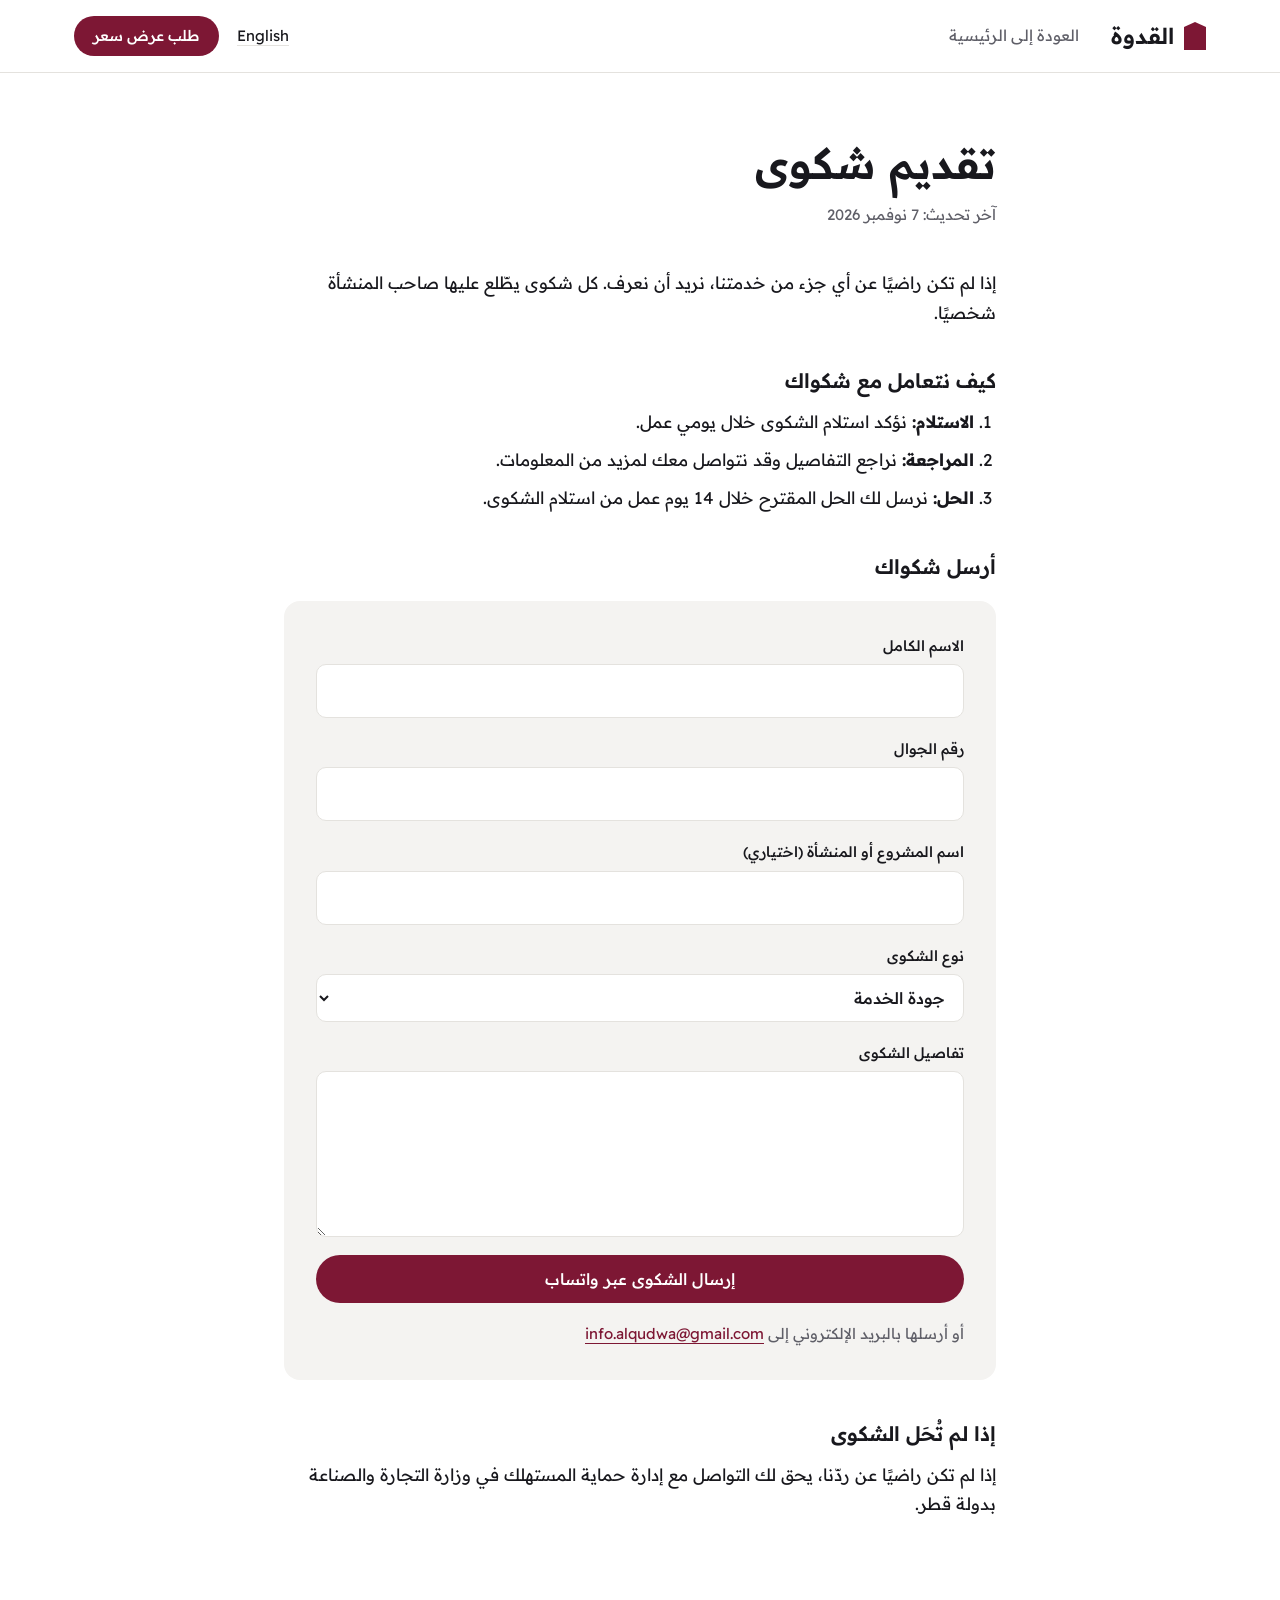
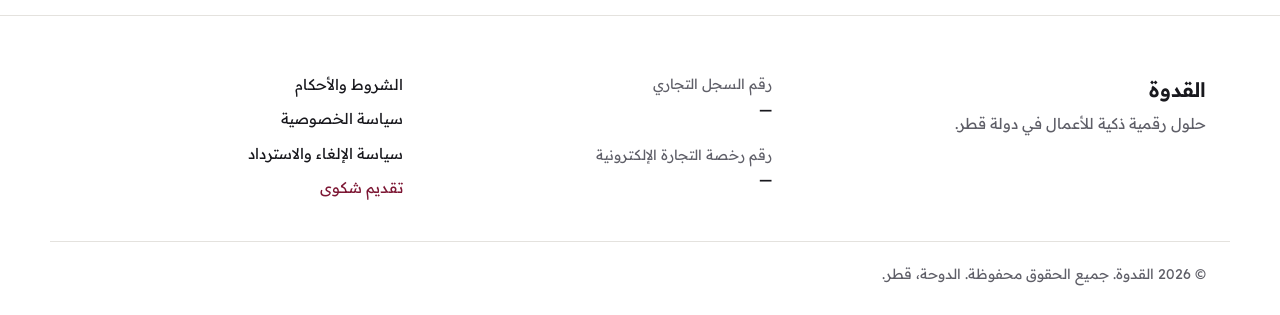
==== complaints.html @ ed9e16c5 "Add terms, privacy, refunds and complaints pages (Arabic + English) Co-Authored-By: Claude Opus 5.5 " ====
<!doctype html>
<html lang="ar" dir="rtl">
<head>
  <meta charset="utf-8">
  <meta name="viewport" content="width=device-width, initial-scale=1">
  <title>تقديم شكوى | القدوة</title>
  <link rel="preconnect" href="https://fonts.googleapis.com">
  <link rel="preconnect" href="https://fonts.gstatic.com" crossorigin>
  <link href="https://fonts.googleapis.com/css2?family=Readex+Pro:wght@300;400;500;600;700&display=swap" rel="stylesheet">
  <link rel="stylesheet" href="styles.css">
</head>
<body data-title-ar="تقديم شكوى | القدوة" data-title-en="Submit a Complaint | Qudwa">
<div class="lang-block" data-lang="ar" lang="ar" dir="rtl">
  <a class="skip" href="#main-ar">الانتقال إلى المحتوى</a>
  <header class="site-header">
    <div class="wrap header-inner">
      <a class="brand" href="index.html" aria-label="Qudwa"><span class="brand-mark" aria-hidden="true"></span><span class="brand-name">القدوة</span></a>
      <nav class="nav" aria-label="Main"><a href="index.html">العودة إلى الرئيسية</a></nav>
      <div class="header-actions">
        <button class="lang-btn js-lang" type="button" lang="en">English</button>
        <a class="btn btn-primary btn-sm" href="index.html#contact">طلب عرض سعر</a>
      </div>
    </div>
  </header>
  <main id="main-ar" class="legal-page">
    <div class="wrap legal-wrap">
      <h1>تقديم شكوى</h1>
      <p class="legal-updated">آخر تحديث: 7 نوفمبر 2026</p>
      <div class="legal-body">
<p>إذا لم تكن راضيًا عن أي جزء من خدمتنا، نريد أن نعرف. كل شكوى يطّلع عليها صاحب المنشأة شخصيًا.</p>

<h2>كيف نتعامل مع شكواك</h2>
<ol class="legal-steps">
<li><strong>الاستلام:</strong> نؤكد استلام الشكوى خلال يومي عمل.</li>
<li><strong>المراجعة:</strong> نراجع التفاصيل وقد نتواصل معك لمزيد من المعلومات.</li>
<li><strong>الحل:</strong> نرسل لك الحل المقترح خلال 14 يوم عمل من استلام الشكوى.</li>
</ol>

<h2>أرسل شكواك</h2>

<form class="quote-form complaint-form" novalidate>
  <div class="field"><label>الاسم الكامل<input name="name" type="text" autocomplete="name" required></label></div>
  <div class="field"><label>رقم الجوال<input name="phone" type="tel" autocomplete="tel" dir="ltr" required></label></div>
  <div class="field"><label>اسم المشروع أو المنشأة (اختياري)<input name="project" type="text"></label></div>
  <div class="field"><label>نوع الشكوى<select name="type"><option>جودة الخدمة</option><option>التأخير في التسليم</option><option>الفواتير والدفع</option><option>خلل فني</option><option>أخرى</option></select></label></div>
  <div class="field"><label>تفاصيل الشكوى<textarea name="message" rows="5" required></textarea></label></div>
  <p class="form-error" role="alert"></p>
  <button class="btn btn-primary btn-block" type="submit">إرسال الشكوى عبر واتساب</button>
  <p class="form-alt">أو أرسلها بالبريد الإلكتروني إلى <a href="mailto:info.alqudwa@gmail.com" dir="ltr">info.alqudwa@gmail.com</a></p>
</form>

<h2>إذا لم تُحَل الشكوى</h2>
<p>إذا لم تكن راضيًا عن ردّنا، يحق لك التواصل مع إدارة حماية المستهلك في وزارة التجارة والصناعة بدولة قطر.</p>
</div>
    </div>
  </main>
  <footer class="site-footer">
    <div class="wrap footer-grid">
      <div><p class="footer-brand">القدوة</p><p class="footer-tag">حلول رقمية ذكية للأعمال في دولة قطر.</p></div>
      <dl class="legal">
        <div><dt>رقم السجل التجاري</dt><dd>—</dd></div>
        <div><dt>رقم رخصة التجارة الإلكترونية</dt><dd>—</dd></div>
      </dl>
      <nav class="footer-links" aria-label="Legal"><a href="terms.html">الشروط والأحكام</a><a href="privacy.html">سياسة الخصوصية</a><a href="refunds.html">سياسة الإلغاء والاسترداد</a><a href="complaints.html" aria-current="page">تقديم شكوى</a></nav>
    </div>
    <div class="wrap footer-bottom"><p>© 2026 القدوة. جميع الحقوق محفوظة. الدوحة، قطر.</p></div>
  </footer>
</div>
<div class="lang-block" data-lang="en" lang="en" dir="ltr" hidden>
  <a class="skip" href="#main-en">Skip to content</a>
  <header class="site-header">
    <div class="wrap header-inner">
      <a class="brand" href="index.html" aria-label="Qudwa"><span class="brand-mark" aria-hidden="true"></span><span class="brand-name">Qudwa</span></a>
      <nav class="nav" aria-label="Main"><a href="index.html">Back to home</a></nav>
      <div class="header-actions">
        <button class="lang-btn js-lang" type="button" lang="ar">العربية</button>
        <a class="btn btn-primary btn-sm" href="index.html#contact">Request a Quote</a>
      </div>
    </div>
  </header>
  <main id="main-en" class="legal-page">
    <div class="wrap legal-wrap">
      <h1>Submit a Complaint</h1>
      <p class="legal-updated">Last updated: 7 November 2026</p>
      <div class="legal-body">
<p>If you aren't happy with any part of our service, we want to know. Every complaint is read by the owner personally.</p>

<h2>How we handle it</h2>
<ol class="legal-steps">
<li><strong>Received:</strong> we confirm receipt within 2 working days.</li>
<li><strong>Reviewed:</strong> we look into the details and may contact you for more information.</li>
<li><strong>Resolved:</strong> we send you a proposed resolution within 14 working days of receiving it.</li>
</ol>

<h2>Send your complaint</h2>

<form class="quote-form complaint-form" novalidate>
  <div class="field"><label>Full Name<input name="name" type="text" autocomplete="name" required></label></div>
  <div class="field"><label>Mobile Number<input name="phone" type="tel" autocomplete="tel" dir="ltr" required></label></div>
  <div class="field"><label>Project or company name (optional)<input name="project" type="text"></label></div>
  <div class="field"><label>Complaint type<select name="type"><option>Service quality</option><option>Late delivery</option><option>Billing and payment</option><option>Technical problem</option><option>Other</option></select></label></div>
  <div class="field"><label>Complaint details<textarea name="message" rows="5" required></textarea></label></div>
  <p class="form-error" role="alert"></p>
  <button class="btn btn-primary btn-block" type="submit">Send complaint on WhatsApp</button>
  <p class="form-alt">Or email it to <a href="mailto:info.alqudwa@gmail.com" dir="ltr">info.alqudwa@gmail.com</a></p>
</form>

<h2>If it isn't resolved</h2>
<p>If you aren't satisfied with our response, you can contact the Consumer Protection Department at Qatar's Ministry of Commerce and Industry.</p>
</div>
    </div>
  </main>
  <footer class="site-footer">
    <div class="wrap footer-grid">
      <div><p class="footer-brand">Qudwa</p><p class="footer-tag">Intelligent digital solutions for businesses in Qatar.</p></div>
      <dl class="legal">
        <div><dt>Commercial Registration No.</dt><dd>—</dd></div>
        <div><dt>E-Commerce Licence No.</dt><dd>—</dd></div>
      </dl>
      <nav class="footer-links" aria-label="Legal"><a href="terms.html">Terms and Conditions</a><a href="privacy.html">Privacy Policy</a><a href="refunds.html">Cancellation and Refund Policy</a><a href="complaints.html" aria-current="page">Submit a Complaint</a></nav>
    </div>
    <div class="wrap footer-bottom"><p>© 2026 Qudwa. All rights reserved. Doha, Qatar.</p></div>
  </footer>
</div>
<script src="legal.js"></script>
</body>
</html>
---- styles.css ----
/* Qudwa — clean, premium. Qatar maroon is the only accent. */
:root {
  --bg: #ffffff;
  --stone: #f4f3f1;
  --ink: #18181d;
  --muted: #5f5f68;
  --line: #e4e2de;
  --maroon: #7d1734;
  --maroon-deep: #5e1027;
  --maroon-soft: #f7ecef;
  --radius: 10px;
  --wrap: 1180px;
  color-scheme: light;
}

*, *::before, *::after { box-sizing: border-box; }
html { scroll-behavior: smooth; }
@media (prefers-reduced-motion: reduce) { html { scroll-behavior: auto; } }

body::before { content: ""; position: fixed; inset: 0 0 auto; height: env(safe-area-inset-top, 0px); z-index: 60; background: var(--bg); }
body {
  margin: 0;
  background: var(--bg);
  color: var(--ink);
  font-family: "Readex Pro", system-ui, sans-serif;
  font-size: 1.0625rem;
  line-height: 1.75;
  -webkit-font-smoothing: antialiased;
}
html[lang="en"] body { line-height: 1.6; }

img, svg { display: block; max-width: 100%; }
a { color: inherit; }
h1, h2, h3, p { margin: 0; }

:focus-visible { outline: 2px solid var(--maroon); outline-offset: 3px; border-radius: 4px; }

.wrap { width: 100%; max-width: var(--wrap); margin-inline: auto;
  padding-left: max(24px, env(safe-area-inset-left, 0px)); padding-right: max(24px, env(safe-area-inset-right, 0px)); }
@media (max-width: 600px) { .wrap { padding-left: max(16px, env(safe-area-inset-left, 0px)); padding-right: max(16px, env(safe-area-inset-right, 0px)); } }

.skip {
  position: absolute; inset-inline-start: 16px; top: -60px;
  background: var(--ink); color: #fff; padding: 8px 14px; border-radius: 6px; z-index: 100;
}
.skip:focus { top: 12px; }

/* ---------- Buttons ---------- */
.btn {
  display: inline-flex; align-items: center; justify-content: center;
  min-height: 48px; padding: 0 24px; border-radius: 999px;
  font: inherit; font-weight: 500; font-size: 1rem; text-decoration: none;
  border: 1px solid transparent; cursor: pointer; transition: background .15s, color .15s, border-color .15s;
}
.btn-primary { background: var(--maroon); color: #fff; }
.btn-primary:hover { background: var(--maroon-deep); }
.btn-ghost { border-color: var(--line); color: var(--ink); background: transparent; }
.btn-ghost:hover { border-color: var(--ink); }
.btn-sm { min-height: 40px; padding: 0 18px; font-size: .9375rem; }
.btn-block { width: 100%; }

/* ---------- Header ---------- */
.site-header {
  position: sticky; top: env(safe-area-inset-top, 0px); z-index: 50;
  background: rgba(255,255,255,.92);
  backdrop-filter: saturate(1.4) blur(10px);
  border-bottom: 1px solid var(--line);
}
.header-inner { display: flex; align-items: center; gap: 32px; min-height: 72px; }
.brand { display: flex; align-items: center; gap: 10px; text-decoration: none; }
.brand-mark {
  width: 22px; height: 28px; background: var(--maroon);
  clip-path: polygon(50% 0, 100% 18%, 100% 100%, 0 100%, 0 18%);
}
.brand-name { font-weight: 600; font-size: 1.375rem; letter-spacing: 0; }
html[lang="en"] .brand-name { letter-spacing: -.01em; }
.nav { display: flex; gap: 28px; margin-inline-end: auto; }
.nav a { text-decoration: none; color: var(--muted); font-size: .9688rem; }
.nav a:hover { color: var(--ink); }
.header-actions { display: flex; align-items: center; gap: 12px; }
.lang-btn {
  font: inherit; font-size: .9375rem; background: none; border: 0; color: var(--ink);
  padding: 8px 6px; cursor: pointer; text-decoration: underline; text-underline-offset: 4px;
  text-decoration-color: var(--line);
}
.lang-btn:hover { text-decoration-color: var(--ink); }

@media (max-width: 820px) {
  .nav { display: none; }
  .header-inner { justify-content: space-between; gap: 12px; }
}
@media (max-width: 420px) {
  .header-actions .btn { display: none; }
}

/* ---------- Hero ---------- */
.hero { padding: 72px 0 96px; }
.hero-grid {
  display: grid; grid-template-columns: 1fr 1.15fr; gap: 48px; align-items: center;
}
.hero h1 {
  font-size: clamp(2.125rem, 4.6vw, 3.625rem);
  font-weight: 600; line-height: 1.3; max-width: 15ch; text-wrap: balance;
}
html[lang="en"] .hero h1 { line-height: 1.12; letter-spacing: -.02em; max-width: 16ch; }
.lead { margin-top: 24px; font-size: 1.1875rem; color: var(--muted); max-width: 46ch; font-weight: 300; }
.hero-actions { display: flex; flex-wrap: wrap; gap: 12px; margin-top: 36px; }

.tower-wrap {
  position: relative;
  display: grid; grid-template-columns: minmax(0, 1.25fr) minmax(0, 1fr);
  align-items: center; gap: 20px;
}
.tower { width: 100%; height: auto; overflow: visible; }
.tower-hint {
  grid-column: 1 / -1; font-size: .875rem; color: var(--muted); text-align: center;
}

.floor { cursor: pointer; outline: none; }
.floor .f-top   { fill: #ffffff; stroke: #cfcbc4; stroke-width: 1; }
.floor .f-left  { fill: #efedea; stroke: #cfcbc4; stroke-width: 1; }
.floor .f-right { fill: #dedad4; stroke: #cfcbc4; stroke-width: 1; }
.floor .f-glass { fill: rgba(24,24,29,.10); }
.floor .f-glass-r { fill: rgba(24,24,29,.16); }
.floor { transition: transform .25s ease; }
.floor:hover .f-left, .floor:focus-visible .f-left { fill: #e8d6db; }
.floor:hover .f-right, .floor:focus-visible .f-right { fill: #d9bfc7; }
.floor.is-active .f-top   { fill: #a63558; stroke: var(--maroon-deep); }
.floor.is-active .f-left  { fill: #8f1f40; stroke: var(--maroon-deep); }
.floor.is-active .f-right { fill: var(--maroon-deep); stroke: var(--maroon-deep); }
.floor.is-active .f-glass, .floor.is-active .f-glass-r { fill: rgba(255,255,255,.22); }
.floor:focus-visible .f-left { stroke: var(--maroon); stroke-width: 2; }
.roof .f-top   { fill: #fff;    stroke: #cfcbc4; }
.roof .f-left  { fill: #efedea; stroke: #cfcbc4; }
.roof .f-right { fill: #dedad4; stroke: #cfcbc4; }
.ground { fill: rgba(24,24,29,.06); }

/* the one orchestrated moment: floors stack up on load */
@media (prefers-reduced-motion: no-preference) {
  .tower.is-building .floor, .tower.is-building .roof {
    animation: rise .55s cubic-bezier(.2,.8,.2,1) both;
    animation-delay: calc(var(--i) * 110ms + 150ms);
  }
  .floor-panel.is-entering { animation: fadeIn .4s ease both .85s; }
}
@keyframes rise { from { opacity: 0; transform: translateY(-36px); } to { opacity: 1; transform: none; } }
@keyframes fadeIn { from { opacity: 0; } to { opacity: 1; } }

.floor-panel {
  border-inline-start: 2px solid var(--maroon);
  padding: 4px 0 4px 0; padding-inline-start: 20px;
  min-height: 200px;
}
.floor-num { font-size: .875rem; color: var(--maroon); font-weight: 500; }
.floor-title { font-size: 1.375rem; font-weight: 600; margin-top: 6px; line-height: 1.35; }
.floor-text { margin-top: 10px; color: var(--muted); font-size: .9688rem; }
.floor-list { margin: 12px 0 0; padding: 0; list-style: none; display: flex; flex-wrap: wrap; gap: 8px; }
.floor-list li { font-size: .875rem; padding: 4px 12px; border: 1px solid var(--line); border-radius: 999px; color: var(--ink); }
.floor-link {
  display: inline-block; margin-top: 16px; color: var(--maroon); font-weight: 500;
  text-underline-offset: 5px;
}

@media (max-width: 960px) {
  .hero { padding: 48px 0 72px; }
  .hero-grid { grid-template-columns: 1fr; gap: 48px; }
  .hero h1 { max-width: 20ch; }
}
@media (max-width: 560px) {
  .tower-wrap { grid-template-columns: 1fr; }
  .tower { max-width: 300px; margin-inline: auto; }
  .floor-panel { min-height: 0; }
}

/* ---------- Sections ---------- */
.section { padding: 96px 0; }
.section-stone { background: var(--stone); }
.section-title { font-size: clamp(1.75rem, 3vw, 2.375rem); font-weight: 600; line-height: 1.3; }
html[lang="en"] .section-title { letter-spacing: -.015em; line-height: 1.2; }
.section-lead { margin-top: 12px; color: var(--muted); max-width: 52ch; }
@media (max-width: 600px) { .section { padding: 64px 0; } }


/* Process: genuinely ordered */
.steps {
  list-style: none; margin: 48px 0 0; padding: 0;
  display: grid; grid-template-columns: repeat(5, minmax(0, 1fr)); gap: 24px;
}
.step { border-top: 2px solid var(--ink); padding-top: 18px; }
.step-n { font-size: 2rem; font-weight: 300; color: var(--maroon); line-height: 1; }
.step h3 { font-size: 1.0625rem; font-weight: 600; margin-top: 14px; }
.step p { font-size: .9375rem; color: var(--muted); margin-top: 6px; }
@media (max-width: 960px) { .steps { grid-template-columns: repeat(2, minmax(0, 1fr)); } }
@media (max-width: 520px) { .steps { grid-template-columns: 1fr; } }

/* Contact */
.contact-grid { display: grid; grid-template-columns: 1fr 1.1fr; gap: 64px; align-items: start; }
.contact-direct { margin: 36px 0 0; display: grid; gap: 18px; }
.contact-direct dt { font-size: .875rem; color: var(--muted); }
.contact-direct dd { margin: 2px 0 0; font-size: 1.0625rem; }
.contact-direct a { text-decoration: none; border-bottom: 1px solid var(--line); }
.contact-direct a:hover { border-color: var(--ink); }
@media (max-width: 860px) { .contact-grid { grid-template-columns: 1fr; gap: 40px; } }

.quote-form {
  background: var(--stone); border-radius: 16px; padding: 32px; display: grid; gap: 18px;
}
@media (max-width: 520px) { .quote-form { padding: 20px; } }
.field { display: grid; gap: 6px; }
.field label { font-size: .9063rem; font-weight: 500; }
.field input, .field select, .field textarea {
  font: inherit; font-size: 1rem; color: var(--ink);
  background: #fff; border: 1px solid var(--line); border-radius: var(--radius);
  padding: 12px 14px; width: 100%;
}
.field textarea { resize: vertical; }
.field input:focus, .field select:focus, .field textarea:focus {
  outline: none; border-color: var(--maroon); box-shadow: 0 0 0 3px var(--maroon-soft);
}
html[dir="rtl"] .field input[dir="ltr"] { text-align: right; }
.field input[aria-invalid="true"] { border-color: #b3261e; }
.check { display: flex; gap: 10px; align-items: flex-start; font-size: .9375rem; line-height: 1.6; }
.check input { width: 18px; height: 18px; margin-top: 3px; accent-color: var(--maroon); flex: none; }
.check a { color: var(--maroon); }
.form-error { color: #b3261e; font-size: .9375rem; min-height: 0; }
.form-error:empty { display: none; }

/* Footer */
.site-footer { border-top: 1px solid var(--line); padding: 56px 0 28px; font-size: .9375rem; }
.footer-grid { display: grid; grid-template-columns: 1.2fr 1fr 1fr; gap: 40px; }
.footer-brand { font-weight: 600; font-size: 1.25rem; }
.footer-tag { color: var(--muted); margin-top: 4px; }
.legal { margin: 0; display: grid; gap: 12px; }
.legal dt { color: var(--muted); font-size: .875rem; }
.legal dd { margin: 0; font-weight: 500; }
.footer-links { display: grid; gap: 8px; align-content: start; }
.footer-links a { text-decoration: none; color: var(--ink); }
.footer-links a:hover { text-decoration: underline; text-underline-offset: 4px; }
.footer-bottom { margin-top: 40px; padding-top: 20px; border-top: 1px solid var(--line); color: var(--muted); font-size: .875rem; }
@media (max-width: 760px) { .footer-grid { grid-template-columns: 1fr; gap: 28px; } }

.wa-open { display: inline-flex; justify-self: start; color: var(--maroon); font-weight: 500; text-underline-offset: 5px; }

/* ---------- Legal pages ---------- */
.lang-block[hidden] { display: none; }
.legal-page { padding: 64px 0 96px; }
.legal-wrap { max-width: 760px; }
.legal-page h1 { font-size: clamp(1.875rem, 4vw, 2.625rem); font-weight: 600; line-height: 1.3; }
html[lang="en"] .legal-page h1 { letter-spacing: -.015em; line-height: 1.15; }
.legal-updated { margin-top: 10px; color: var(--muted); font-size: .9375rem; }
.legal-body { margin-top: 40px; }
.legal-body h2 { font-size: 1.25rem; font-weight: 600; margin-top: 40px; line-height: 1.4; }
.legal-body p { margin-top: 12px; }
.legal-body ul, .legal-body ol { margin: 12px 0 0; padding-inline-start: 22px; display: grid; gap: 8px; }
.legal-body a { color: var(--maroon); text-underline-offset: 4px; }
.legal-body .complaint-form { margin-top: 20px; }
.complaint-form .field label { display: grid; gap: 6px; }
.form-alt { font-size: .9375rem; color: var(--muted); margin-top: 0 !important; }
.footer-links a[aria-current="page"] { color: var(--maroon); }
@media (max-width: 600px) { .legal-page { padding: 40px 0 64px; } }
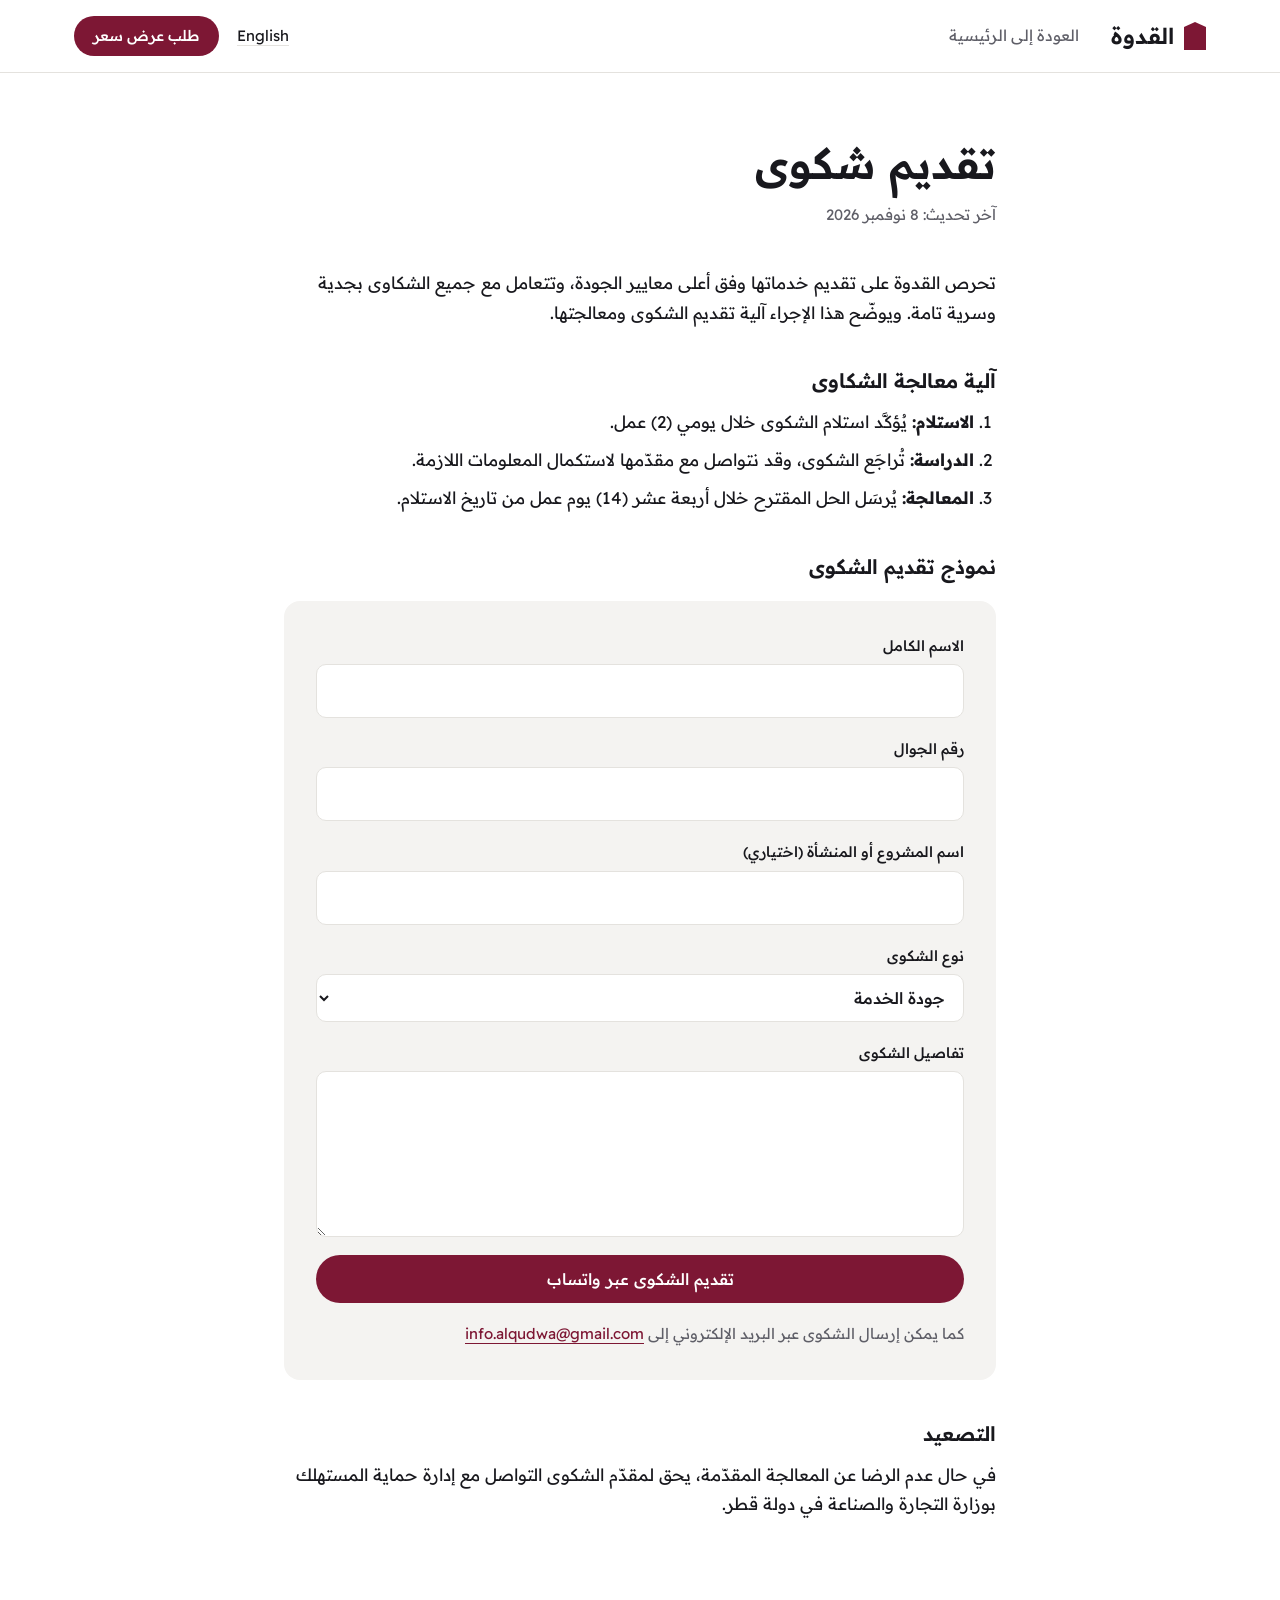
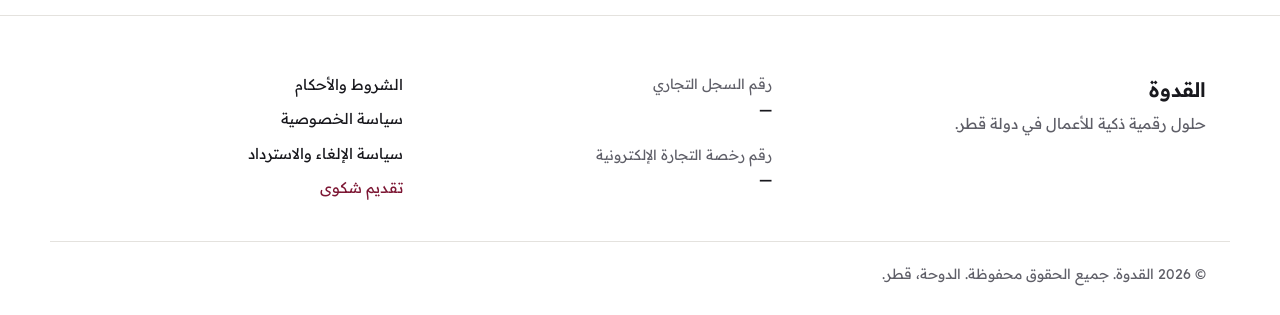
==== commit d444ccec: "Rewrite legal pages in a formal tone Co-Authored-By: Claude Opus 5.5 <noreply@anthropic.com> Claude-" ====
--- a/complaints.html
+++ b/complaints.html
@@ -25,18 +25,18 @@
   <main id="main-ar" class="legal-page">
     <div class="wrap legal-wrap">
       <h1>تقديم شكوى</h1>
-      <p class="legal-updated">آخر تحديث: 7 نوفمبر 2026</p>
+      <p class="legal-updated">آخر تحديث: 8 نوفمبر 2026</p>
       <div class="legal-body">
-<p>إذا لم تكن راضيًا عن أي جزء من خدمتنا، نريد أن نعرف. كل شكوى يطّلع عليها صاحب المنشأة شخصيًا.</p>
+<p>تحرص القدوة على تقديم خدماتها وفق أعلى معايير الجودة، وتتعامل مع جميع الشكاوى بجدية وسرية تامة. ويوضّح هذا الإجراء آلية تقديم الشكوى ومعالجتها.</p>
 
-<h2>كيف نتعامل مع شكواك</h2>
+<h2>آلية معالجة الشكاوى</h2>
 <ol class="legal-steps">
-<li><strong>الاستلام:</strong> نؤكد استلام الشكوى خلال يومي عمل.</li>
-<li><strong>المراجعة:</strong> نراجع التفاصيل وقد نتواصل معك لمزيد من المعلومات.</li>
-<li><strong>الحل:</strong> نرسل لك الحل المقترح خلال 14 يوم عمل من استلام الشكوى.</li>
+<li><strong>الاستلام:</strong> يُؤكَّد استلام الشكوى خلال يومي (2) عمل.</li>
+<li><strong>الدراسة:</strong> تُراجَع الشكوى، وقد نتواصل مع مقدّمها لاستكمال المعلومات اللازمة.</li>
+<li><strong>المعالجة:</strong> يُرسَل الحل المقترح خلال أربعة عشر (14) يوم عمل من تاريخ الاستلام.</li>
 </ol>
 
-<h2>أرسل شكواك</h2>
+<h2>نموذج تقديم الشكوى</h2>
 
 <form class="quote-form complaint-form" novalidate>
   <div class="field"><label>الاسم الكامل<input name="name" type="text" autocomplete="name" required></label></div>
@@ -45,12 +45,12 @@
   <div class="field"><label>نوع الشكوى<select name="type"><option>جودة الخدمة</option><option>التأخير في التسليم</option><option>الفواتير والدفع</option><option>خلل فني</option><option>أخرى</option></select></label></div>
   <div class="field"><label>تفاصيل الشكوى<textarea name="message" rows="5" required></textarea></label></div>
   <p class="form-error" role="alert"></p>
-  <button class="btn btn-primary btn-block" type="submit">إرسال الشكوى عبر واتساب</button>
-  <p class="form-alt">أو أرسلها بالبريد الإلكتروني إلى <a href="mailto:info.alqudwa@gmail.com" dir="ltr">info.alqudwa@gmail.com</a></p>
+  <button class="btn btn-primary btn-block" type="submit">تقديم الشكوى عبر واتساب</button>
+  <p class="form-alt">كما يمكن إرسال الشكوى عبر البريد الإلكتروني إلى <a href="mailto:info.alqudwa@gmail.com" dir="ltr">info.alqudwa@gmail.com</a></p>
 </form>
 
-<h2>إذا لم تُحَل الشكوى</h2>
-<p>إذا لم تكن راضيًا عن ردّنا، يحق لك التواصل مع إدارة حماية المستهلك في وزارة التجارة والصناعة بدولة قطر.</p>
+<h2>التصعيد</h2>
+<p>في حال عدم الرضا عن المعالجة المقدّمة، يحق لمقدّم الشكوى التواصل مع إدارة حماية المستهلك بوزارة التجارة والصناعة في دولة قطر.</p>
 </div>
     </div>
   </main>
@@ -81,18 +81,18 @@
   <main id="main-en" class="legal-page">
     <div class="wrap legal-wrap">
       <h1>Submit a Complaint</h1>
-      <p class="legal-updated">Last updated: 7 November 2026</p>
+      <p class="legal-updated">Last updated: 8 November 2026</p>
       <div class="legal-body">
-<p>If you aren't happy with any part of our service, we want to know. Every complaint is read by the owner personally.</p>
+<p>Qudwa is committed to delivering its services to the highest standards and treats every complaint seriously and in confidence. This procedure sets out how complaints are submitted and handled.</p>
 
-<h2>How we handle it</h2>
+<h2>Complaint handling procedure</h2>
 <ol class="legal-steps">
-<li><strong>Received:</strong> we confirm receipt within 2 working days.</li>
-<li><strong>Reviewed:</strong> we look into the details and may contact you for more information.</li>
-<li><strong>Resolved:</strong> we send you a proposed resolution within 14 working days of receiving it.</li>
+<li><strong>Acknowledgement:</strong> receipt of the complaint is confirmed within two (2) working days.</li>
+<li><strong>Review:</strong> the complaint is reviewed, and we may contact the complainant for further information.</li>
+<li><strong>Resolution:</strong> a proposed resolution is provided within fourteen (14) working days of receipt.</li>
 </ol>
 
-<h2>Send your complaint</h2>
+<h2>Complaint form</h2>
 
 <form class="quote-form complaint-form" novalidate>
   <div class="field"><label>Full Name<input name="name" type="text" autocomplete="name" required></label></div>
@@ -101,12 +101,12 @@
   <div class="field"><label>Complaint type<select name="type"><option>Service quality</option><option>Late delivery</option><option>Billing and payment</option><option>Technical problem</option><option>Other</option></select></label></div>
   <div class="field"><label>Complaint details<textarea name="message" rows="5" required></textarea></label></div>
   <p class="form-error" role="alert"></p>
-  <button class="btn btn-primary btn-block" type="submit">Send complaint on WhatsApp</button>
-  <p class="form-alt">Or email it to <a href="mailto:info.alqudwa@gmail.com" dir="ltr">info.alqudwa@gmail.com</a></p>
+  <button class="btn btn-primary btn-block" type="submit">Submit Complaint via WhatsApp</button>
+  <p class="form-alt">Alternatively, complaints may be sent by email to <a href="mailto:info.alqudwa@gmail.com" dir="ltr">info.alqudwa@gmail.com</a></p>
 </form>
 
-<h2>If it isn't resolved</h2>
-<p>If you aren't satisfied with our response, you can contact the Consumer Protection Department at Qatar's Ministry of Commerce and Industry.</p>
+<h2>Escalation</h2>
+<p>If the complainant is not satisfied with the resolution provided, they may contact the Consumer Protection Department of the Ministry of Commerce and Industry of the State of Qatar.</p>
 </div>
     </div>
   </main>
